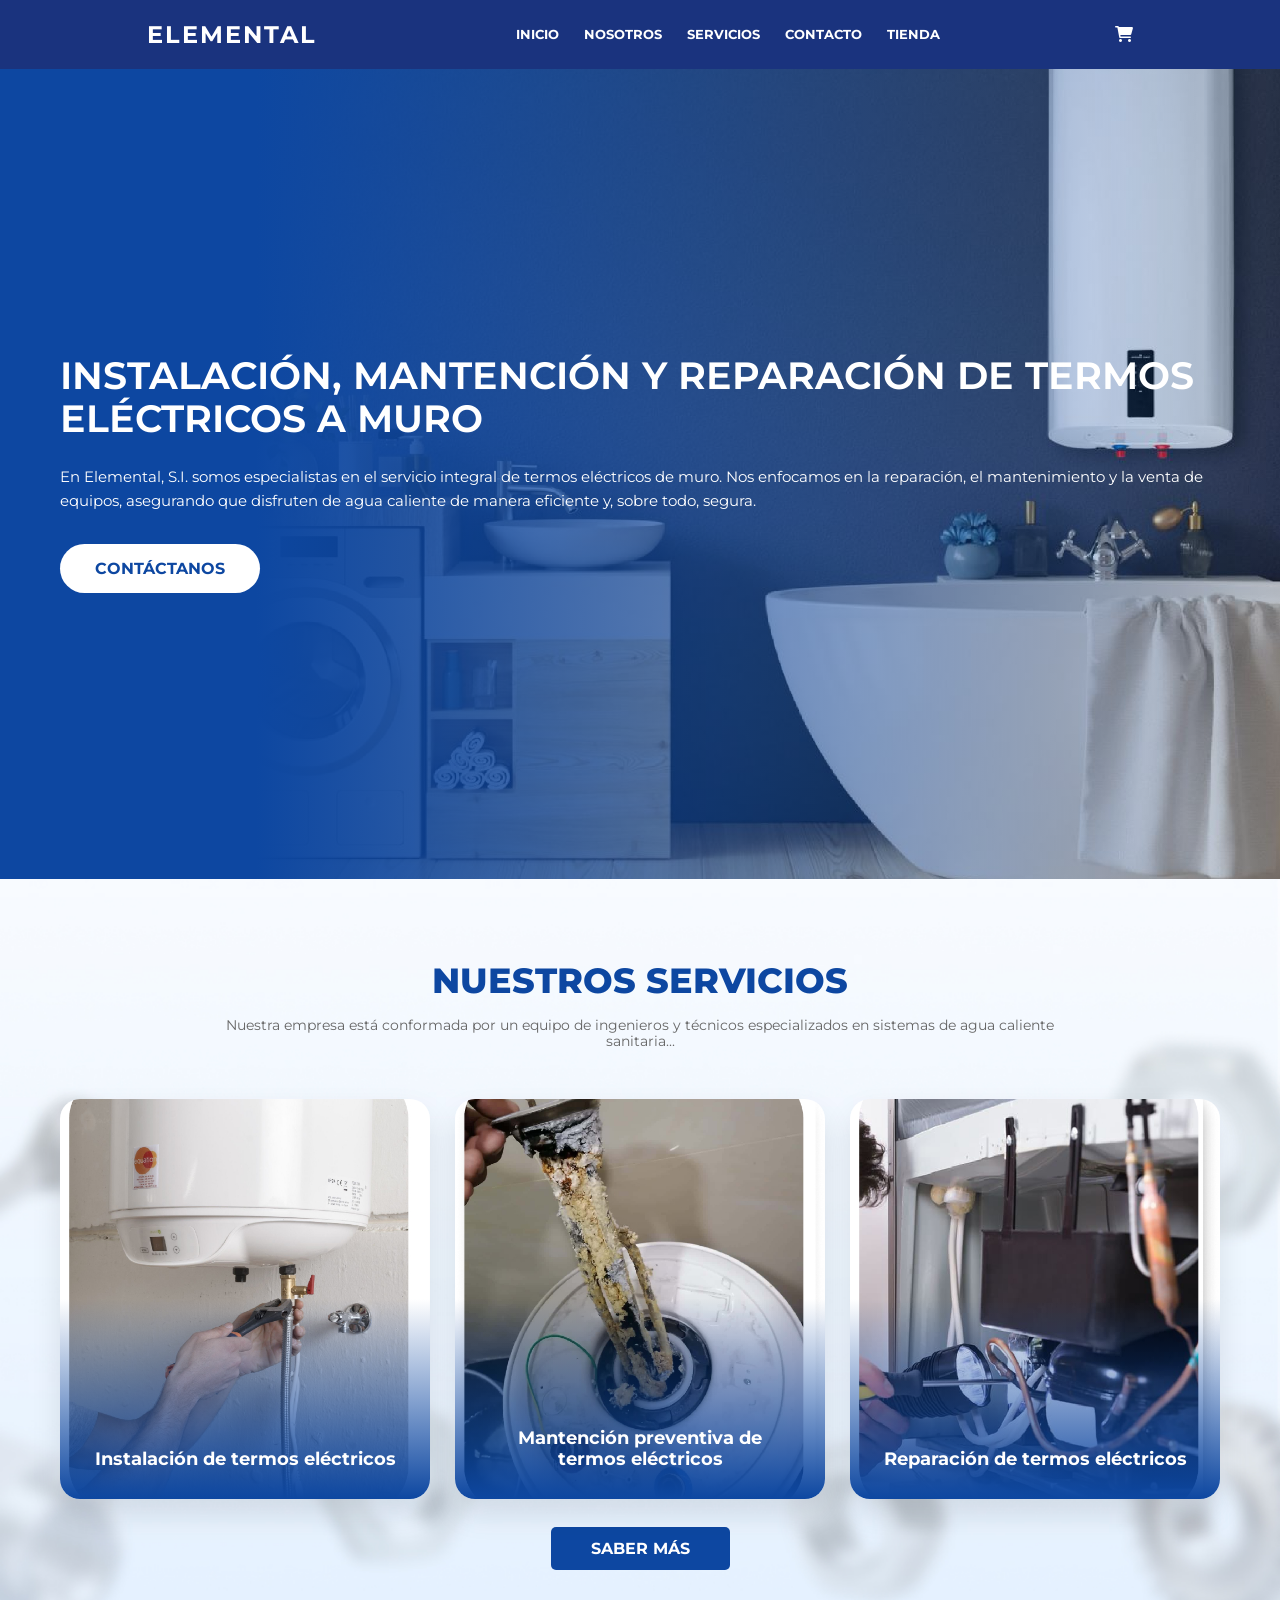
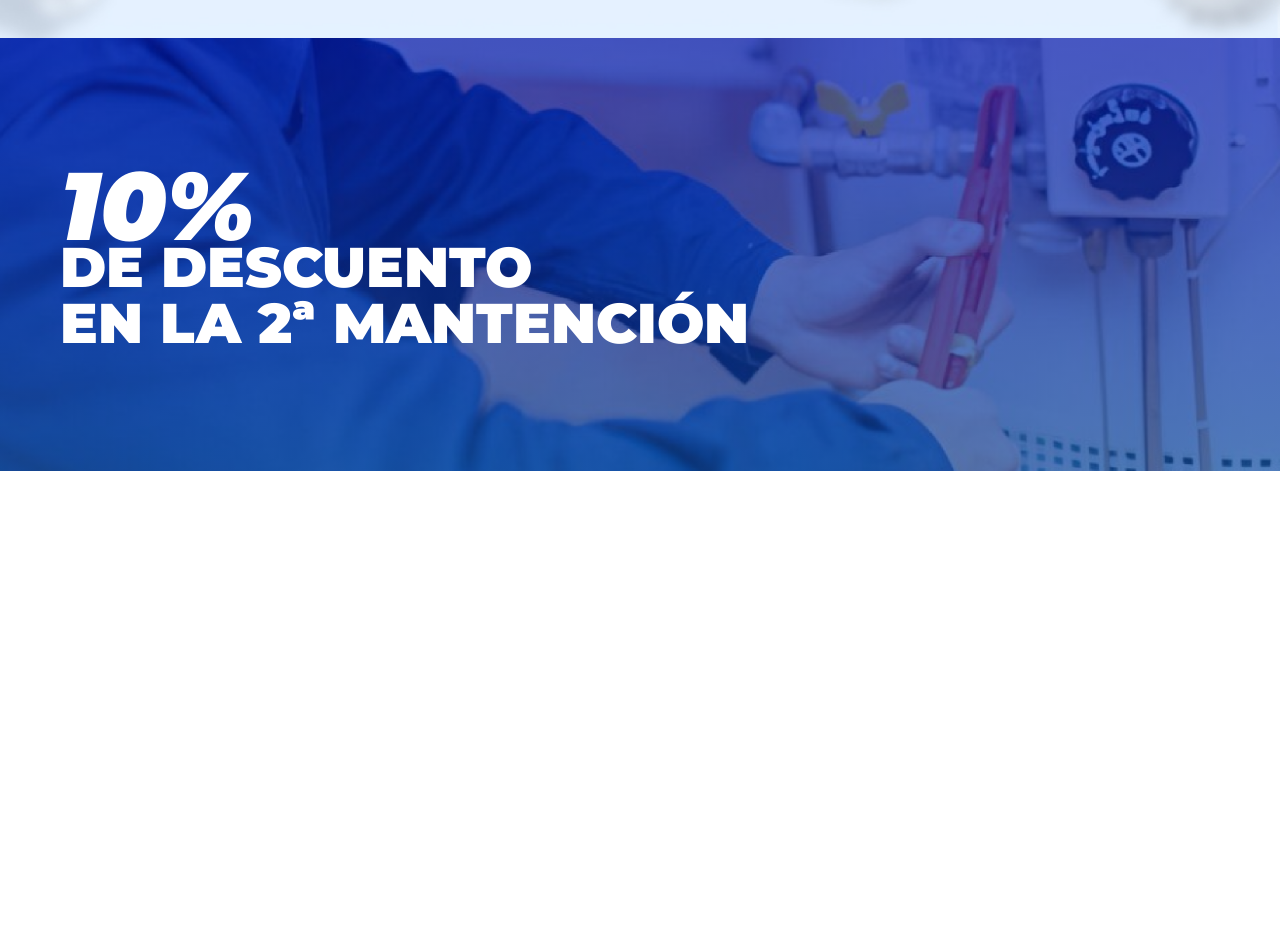
==== index.html @ 989976f7 "Initial commit: add Elemental website files Co-Authored-By: Claude Sonnet 4.6 <noreply@anthropic.com" ====
<!DOCTYPE html>
<html lang="es">
<head>
    <meta charset="UTF-8">
    <meta name="viewport" content="width=device-width, initial-scale=1.0">
    <title>Elemental - Servicios de Termos Eléctricos</title>
    <link rel="stylesheet" href="style.css">
    <link href="https://fonts.googleapis.com/css2?family=Montserrat:wght@400;700;900&display=swap" rel="stylesheet">
    <link rel="stylesheet" href="https://cdnjs.cloudflare.com/ajax/libs/font-awesome/6.0.0/css/all.min.css">
</head>
<body>

    <!-- Header -->
    <!-- Header en index.html -->
<header class="navbar">
    <div class="container nav-content">
        <div class="logo">
            <strong style="font-size: 1.5rem; letter-spacing: 2px;">ELEMENTAL</strong>
        </div>
        <nav>
            <ul>
                <!-- Enlaces actualizados -->
                <li><a href="index.html">Inicio</a></li>
                <li><a href="nosotros.html">Nosotros</a></li>
                <li><a href="#">Servicios</a></li>
                <li><a href="#">Contacto</a></li>
                <li><a href="#">Tienda</a></li>
            </ul>
        </nav>
        <div class="cart-icon">
            <i class="fas fa-shopping-cart"></i>
        </div>
    </div>
</header>

    <!-- Hero Section -->
    <section class="hero">
        <div class="container hero-content">
            <h1>INSTALACIÓN, MANTENCIÓN Y REPARACIÓN DE TERMOS <br> ELÉCTRICOS A MURO</h1>
            <p>En Elemental, S.I. somos especialistas en el servicio integral de termos eléctricos de muro. Nos enfocamos en la reparación, el mantenimiento y la venta de equipos, asegurando que disfruten de agua caliente de manera eficiente y, sobre todo, segura.</p>
            <a href="#" class="btn-white">CONTÁCTANOS</a>
        </div>
    </section>

    <!-- Servicios -->
    <section class="services">
        <div class="container">
            <h2 class="section-title">NUESTROS SERVICIOS</h2>
            <p class="section-subtitle">Nuestra empresa está conformada por un equipo de ingenieros y técnicos especializados en sistemas de agua caliente sanitaria...</p>
            
            <div class="services-grid">
                <div class="service-card">
                    <img src="img/servicio-1.jpg" alt="Instalación">
                    <div class="card-overlay">
                        <h3>Instalación de termos eléctricos</h3>
                    </div>
                </div>
                <div class="service-card">
                    <img src="img/servicio-2.jpg" alt="Mantención">
                    <div class="card-overlay">
                        <h3>Mantención preventiva de termos eléctricos</h3>
                    </div>
                </div>
                <div class="service-card">
                    <img src="img/servicio-3.jpg" alt="Reparación">
                    <div class="card-overlay">
                        <h3>Reparación de termos eléctricos</h3>
                    </div>
                </div>
            </div>
            <a href="#" class="btn-blue">SABER MÁS</a>
        </div>
    </section>

    <!-- Promo 10% -->
    <section class="promo">
        <div class="container promo-content">
            <h2><span>10%</span></h2>
            <h2>DE DESCUENTO <br> EN LA 2ª MANTENCIÓN</h2>
        </div>
    </section>
    
    <!-- Por qué elegirnos -->
    <section class="why-us">
        <div class="container">
            <h2 class="section-title white">¿POR QUÉ ELEGIRNOS?</h2>
            <p class="section-subtitle white">Elegir un servicio integral ofrece la tranquilidad de obtener el equipo adecuado...</p>
            
            <div class="why-grid">
                <div class="why-item">
                    <i class="fas fa-tools"></i>
                    <p>Asesoría Experta para la <br> Durabilidad y Eficiencia</p>
                </div>
                <div class="why-item">
                    <i class="fas fa-shield-alt"></i>
                    <p>Instalación Segura <br> y Legal</p>
                </div>
                <div class="why-item">
                    <i class="fas fa-bolt"></i>
                    <p>Máximo Rendimiento con <br> Menor Consumo Eléctrico.</p>
                </div>
            </div>
        </div>
    </section>

</body>
</html>
---- style.css ----
* { margin: 0; padding: 0; box-sizing: border-box; }
body { font-family: 'Montserrat', sans-serif; color: #333; overflow-x: hidden; }
.container { max-width: 1200px; margin: 0 auto; padding: 0 20px; }

/* Header */
.navbar { background-color: #1a337e; color: white; padding: 20px 0; }
.nav-content { display: flex; justify-content: space-around; align-items: center; }
.navbar ul { display: flex; list-style: none; }
.navbar ul li { margin-left: 25px; font-size: 0.8rem; font-weight: bold; text-transform: uppercase; }
.navbar a { text-decoration: none; color: white; }

/* Hero Section */
.hero {
    height: 90vh;
    background: linear-gradient(to right, #0d47a1 20%, transparent 110%), url('img/hero-bg.jpg');
    background-size: cover;
    background-position: center;
    display: flex;
    align-items: center;
    color: white;
}
.hero-content { max-width: 650px; }
.hero h1 { font-size: 2.4rem; font-weight: 650; line-height: 1.1; margin-bottom: 25px; }
.hero p { font-size: 0.95rem; margin-bottom: 30px; line-height: 1.6; }
.btn-white { background: white; color: #0d47a1; padding: 15px 35px; border-radius: 50px; font-weight: bold; text-decoration: none; display: inline-block; transition: 0.3s; }

/* Services */
.services { 
    background:url('img/Frame\ 1\ \(1\)\ 1.jpg');
     background-size: cover;
    padding: 80px 0; text-align: center; background-color: #f9fbfd; }
.section-title { font-size: 2.2rem; color: #0d47a1; font-weight: 800; margin-bottom: 15px; }
.section-subtitle { max-width: 850px; margin: 0 auto 50px; font-size: 0.85rem; color: #666; }
.services-grid { display: grid; grid-template-columns: repeat(3, 1fr); gap: 25px; margin-bottom: 40px; }

.service-card {
    position: relative;
    border-radius: 20px;
    overflow: hidden;
    height: 400px;
    box-shadow: 0 15px 30px rgba(0,0,0,0.1);
}
.service-card img { width: 100%; height: 100%; object-fit: cover; }
.card-overlay {
    position: absolute;
    bottom: 0; left: 0; width: 100%; height: 50%;
    background: linear-gradient(transparent, #0d47a1);
    display: flex; align-items: flex-end; justify-content: center;
    padding: 30px; color: white;
}
.card-overlay h3 { font-size: 1.1rem; font-weight: 700; }
.btn-blue { background: #0d47a1; color: white; padding: 12px 40px; border-radius: 5px; font-weight: bold; text-decoration: none; }

/* Promo Section */
.promo {
    padding: 120px 0;
    background: linear-gradient(rgba(0, 23, 176, 0.7), rgba(13, 71, 161, 0.7)), url('img/promo-bg.jpg');
    background-size: cover;
    background-position: center;
    color: white;
    text-align: justify;
}
.promo h2 { font-size: 3.5rem; font-weight: 900; line-height: 1; }
.promo h2 span { font-size: 6rem; font-style: italic; display: block; margin-bottom: -15px; }

/* Why Us */
.why-us {
    padding: 100px 0;
    /* Esto crea el degradado: azul sólido arriba y se va aclarando hacia abajo */
    background: linear-gradient(
        to bottom, 
        rgb(0, 39, 90) 0%,      /* Azul oscuro sólido arriba */
        rgba(0, 46, 106, 0.99) 70%,   /* Se vuelve un poco transparente */
        rgba(5, 25, 55, 0.4) 100%   /* Casi transparente al final */
    ), 
    url('img/fondoabajo.jpg');      /* Tu imagen de fondo */
    
    background-size: cover;
    background-position: center;
    background-attachment: fixed; /* Esto da un efecto de movimiento suave al hacer scroll */
    color: white;
    text-align: center;
}
.white { color: white !important; }
.why-grid { display: grid; grid-template-columns: repeat(3, 1fr); gap: 40px; margin-top: 60px; }
.why-item i { font-size: 3.5rem; margin-bottom: 25px; display: block; }
.why-item p { font-weight: 600; font-size: 0.9rem; line-height: 1.4; }

/* Responsivo */
@media (max-width: 900px) {
    .services-grid, .why-grid { grid-template-columns: 1fr; }
    .hero h1 { font-size: 2.2rem; }
    .hero { background: #0d47a1; text-align: center; }
}
* {
    margin: 0;
    padding: 0;
    box-sizing: border-box;
    font-family: 'Montserrat', sans-serif;
}

.container {
    max-width: 1200px;
    margin: 0 auto;
    padding: 0 20px;
}

/* =========================================
   ESTILOS ESPECÍFICOS PARA PÁGINA NOSOTROS
   ========================================= */

/* Sección Superior Nosotros */
.n-hero {
    background: url('img/tecnico-boiler.jpg') no-repeat left center;
    background-size: cover;
    height: 550px;
    position: relative;
}

.n-hero-overlay {
    background: linear-gradient(to right, rgba(0, 41, 122, 0) 10%, rgba(0, 41, 122, 0.85) 50%, rgba(0, 41, 122, 0.98) 100%);
    width: 100%;
    height: 100%;
    display: flex;
    align-items: center;
}

.n-hero-flex {
    display: flex;
    justify-content: flex-end;
}

.n-hero-text {
    max-width: 650px;
    color: white;
    text-align: right;
}

.n-hero-text h1 {
    font-size: 3.5rem;
    font-weight: 800;
    margin-bottom: 25px;
    letter-spacing: 1px;
}

.n-hero-text p {
    font-size: 0.95rem;
    margin-bottom: 20px;
    line-height: 1.6;
}

/* Sección Lo que nos define */
.n-define {
    padding: 100px 0;
    text-align: center;
    background-color: #ffffff;
}

.n-titulo-azul {
    color: #00338d;
    font-size: 2.8rem;
    font-weight: 800;
    margin-bottom: 20px;
}

.n-subtitulo-gris {
    max-width: 900px;
    margin: 0 auto 60px;
    color: #555;
    font-size: 0.9rem;
}

.n-grid-iconos {
    display: grid;
    grid-template-columns: repeat(3, 1fr);
    gap: 40px;
}

.n-circulo {
    width: 80px;
    height: 80px;
    background: #2e4ea8;
    color: white;
    border-radius: 50%;
    display: flex;
    align-items: center;
    justify-content: center;
    margin: 0 auto 20px;
    font-size: 2rem;
    box-shadow: 0 10px 20px rgba(46, 78, 168, 0.3);
}

.n-item h3 {
    color: #00338d;
    margin-bottom: 10px;
    font-weight: 700;
}

/* Sección Nuestros Valores */
.n-valores {
    background: url('img/tecnico-lentes.jpg') no-repeat center center;
    background-size: cover;
    position: relative;
}

.n-valores-overlay {
    background: linear-gradient(to bottom, rgba(0, 51, 141, 0.85), rgba(0, 31, 87, 0.98));
    padding: 100px 0;
    color: white;
    text-align: center;
}

.n-titulo-blanco {
    font-size: 3rem;
    font-weight: 800;
    margin-bottom: 30px;
}

.n-subtitulo-blanco {
    max-width: 800px;
    margin: 0 auto 60px;
    font-size: 1rem;
}

.n-grid-valores {
    display: grid;
    grid-template-columns: repeat(3, 1fr);
    gap: 40px;
}

.n-valor-box h3 {
    font-size: 1.6rem;
    margin-bottom: 15px;
    font-weight: 700;
}

.n-valor-box p {
    font-size: 0.9rem;
    opacity: 0.9;
}

/* Responsivo */
@media (max-width: 900px) {
    .n-hero-flex { justify-content: center; }
    .n-hero-text { text-align: center; }
    .n-grid-iconos, .n-grid-valores { grid-template-columns: 1fr; }
    .n-hero-text h1 { font-size: 2.5rem; }
}
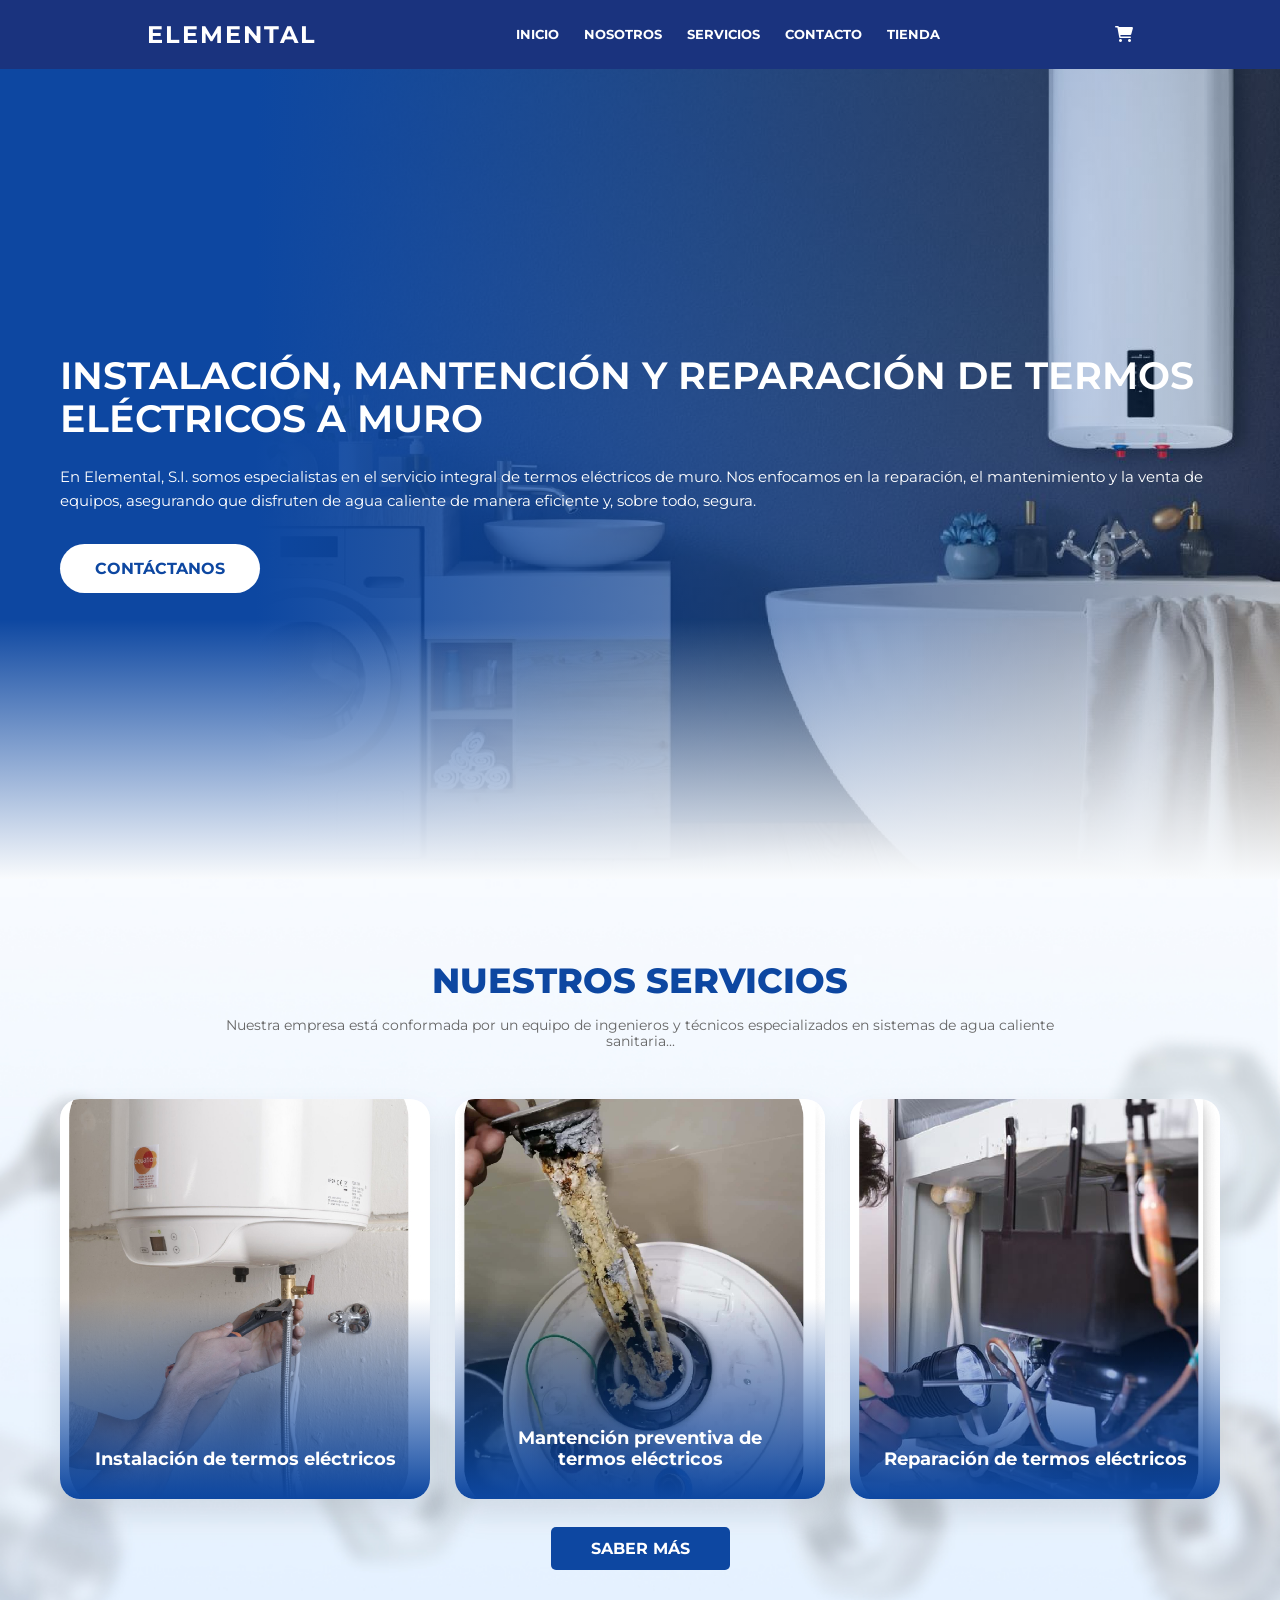
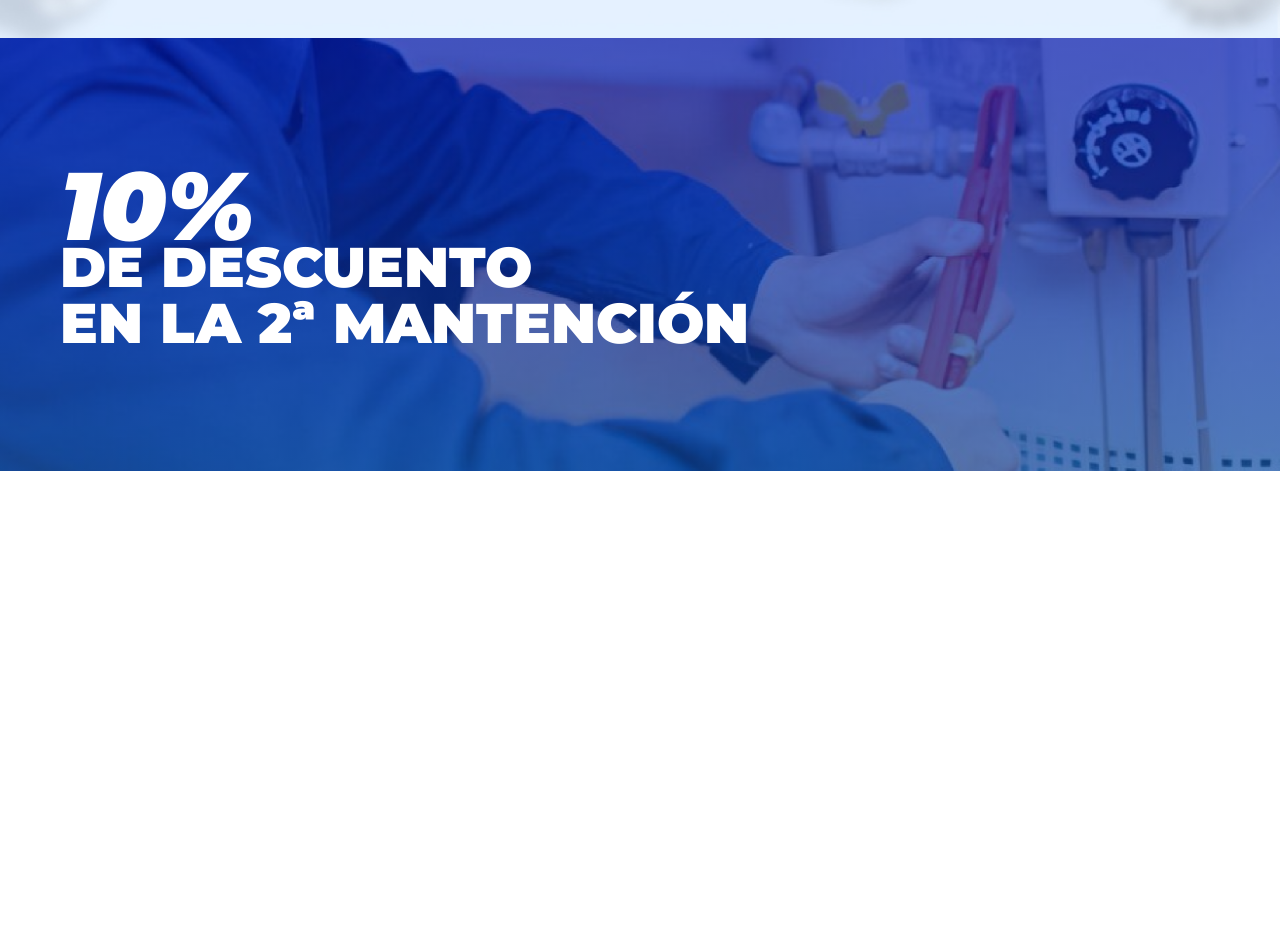
==== commit 852f7624: "Add smooth scroll reveal animations and hero gradient transitions - Apple-style fade+slide up reveal" ====
--- a/index.html
+++ b/index.html
@@ -45,9 +45,9 @@
     <!-- Servicios -->
     <section class="services">
         <div class="container">
-            <h2 class="section-title">NUESTROS SERVICIOS</h2>
-            <p class="section-subtitle">Nuestra empresa está conformada por un equipo de ingenieros y técnicos especializados en sistemas de agua caliente sanitaria...</p>
-            
+            <h2 class="section-title reveal">NUESTROS SERVICIOS</h2>
+            <p class="section-subtitle reveal">Nuestra empresa está conformada por un equipo de ingenieros y técnicos especializados en sistemas de agua caliente sanitaria...</p>
+
             <div class="services-grid">
                 <div class="service-card">
                     <img src="img/servicio-1.jpg" alt="Instalación">
@@ -68,24 +68,24 @@
                     </div>
                 </div>
             </div>
-            <a href="#" class="btn-blue">SABER MÁS</a>
+            <a href="#" class="btn-blue reveal">SABER MÁS</a>
         </div>
     </section>
 
     <!-- Promo 10% -->
     <section class="promo">
         <div class="container promo-content">
-            <h2><span>10%</span></h2>
-            <h2>DE DESCUENTO <br> EN LA 2ª MANTENCIÓN</h2>
+            <h2 class="reveal"><span>10%</span></h2>
+            <h2 class="reveal">DE DESCUENTO <br> EN LA 2ª MANTENCIÓN</h2>
         </div>
     </section>
-    
+
     <!-- Por qué elegirnos -->
     <section class="why-us">
         <div class="container">
-            <h2 class="section-title white">¿POR QUÉ ELEGIRNOS?</h2>
-            <p class="section-subtitle white">Elegir un servicio integral ofrece la tranquilidad de obtener el equipo adecuado...</p>
-            
+            <h2 class="section-title white reveal">¿POR QUÉ ELEGIRNOS?</h2>
+            <p class="section-subtitle white reveal">Elegir un servicio integral ofrece la tranquilidad de obtener el equipo adecuado...</p>
+
             <div class="why-grid">
                 <div class="why-item">
                     <i class="fas fa-tools"></i>
@@ -103,5 +103,26 @@
         </div>
     </section>
 
+    <script>
+        const io = new IntersectionObserver(entries => {
+            entries.forEach(e => {
+                if (e.isIntersecting) {
+                    e.target.classList.add('visible');
+                    io.unobserve(e.target);
+                }
+            });
+        }, { threshold: 0.12, rootMargin: '0px 0px -40px 0px' });
+
+        // Elementos con clase reveal manual
+        document.querySelectorAll('.reveal').forEach(el => io.observe(el));
+
+        // Stagger automático en grids
+        document.querySelectorAll('.services-grid > *, .why-grid > *').forEach(el => {
+            const idx = Array.from(el.parentElement.children).indexOf(el);
+            el.classList.add('reveal');
+            el.style.transitionDelay = `${idx * 0.13}s`;
+            io.observe(el);
+        });
+    </script>
 </body>
 </html>
--- a/style.css
+++ b/style.css
@@ -18,6 +18,19 @@
     display: flex;
     align-items: center;
     color: white;
+    position: relative;
+}
+.hero::after {
+    content: '';
+    position: absolute;
+    bottom: 0; left: 0; right: 0;
+    height: 260px;
+    background: linear-gradient(to bottom, transparent, #f9fbfd);
+    pointer-events: none;
+}
+.hero-content {
+    position: relative;
+    z-index: 1;
 }
 .hero-content { max-width: 650px; }
 .hero h1 { font-size: 2.4rem; font-weight: 650; line-height: 1.1; margin-bottom: 25px; }
@@ -92,6 +105,21 @@
     .hero h1 { font-size: 2.2rem; }
     .hero { background: #0d47a1; text-align: center; }
 }
+
+/* =========================================
+   SCROLL REVEAL ANIMATIONS
+   ========================================= */
+.reveal {
+    opacity: 0;
+    transform: translateY(38px);
+    transition: opacity 0.9s cubic-bezier(0.16, 1, 0.3, 1),
+                transform 0.9s cubic-bezier(0.16, 1, 0.3, 1);
+    will-change: opacity, transform;
+}
+.reveal.visible {
+    opacity: 1;
+    transform: translateY(0);
+}
 * {
     margin: 0;
     padding: 0;
@@ -115,6 +143,15 @@
     background-size: cover;
     height: 550px;
     position: relative;
+}
+.n-hero::after {
+    content: '';
+    position: absolute;
+    bottom: 0; left: 0; right: 0;
+    height: 220px;
+    background: linear-gradient(to bottom, transparent, #ffffff);
+    pointer-events: none;
+    z-index: 1;
 }
 
 .n-hero-overlay {
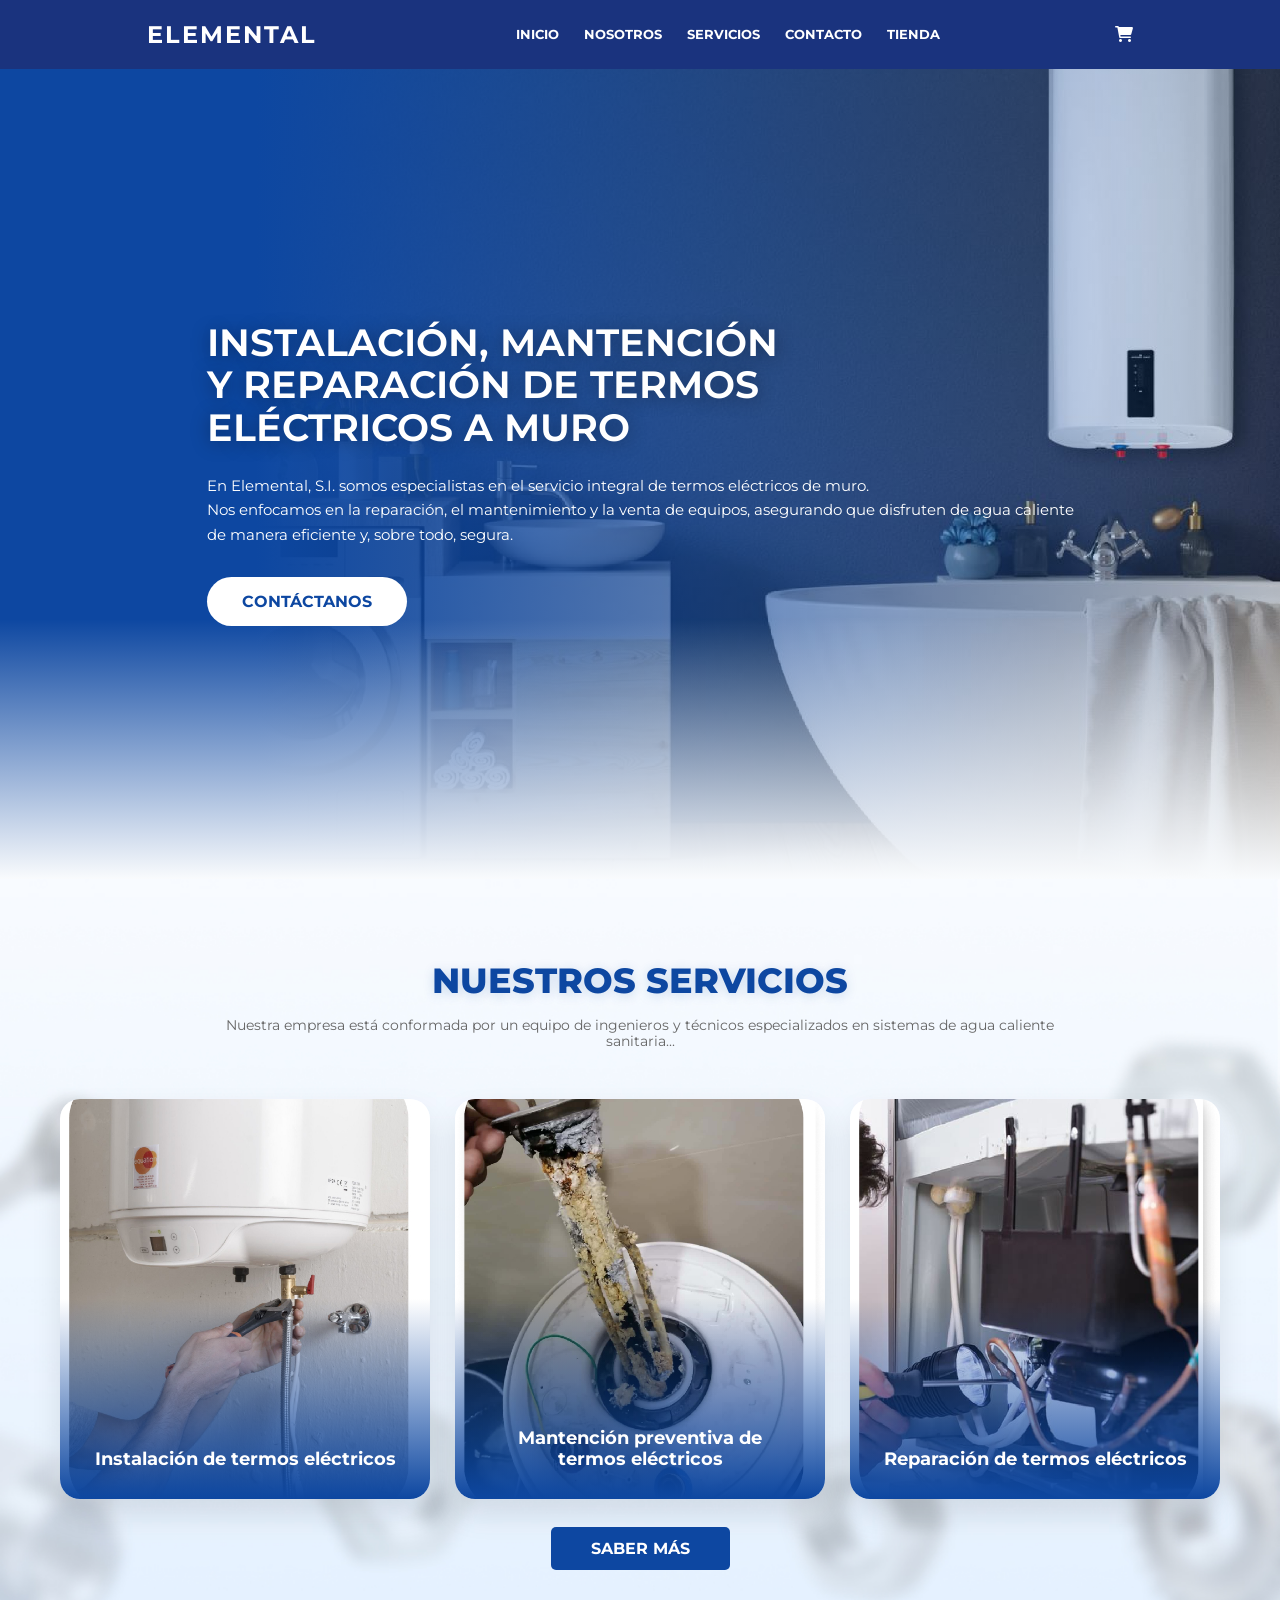
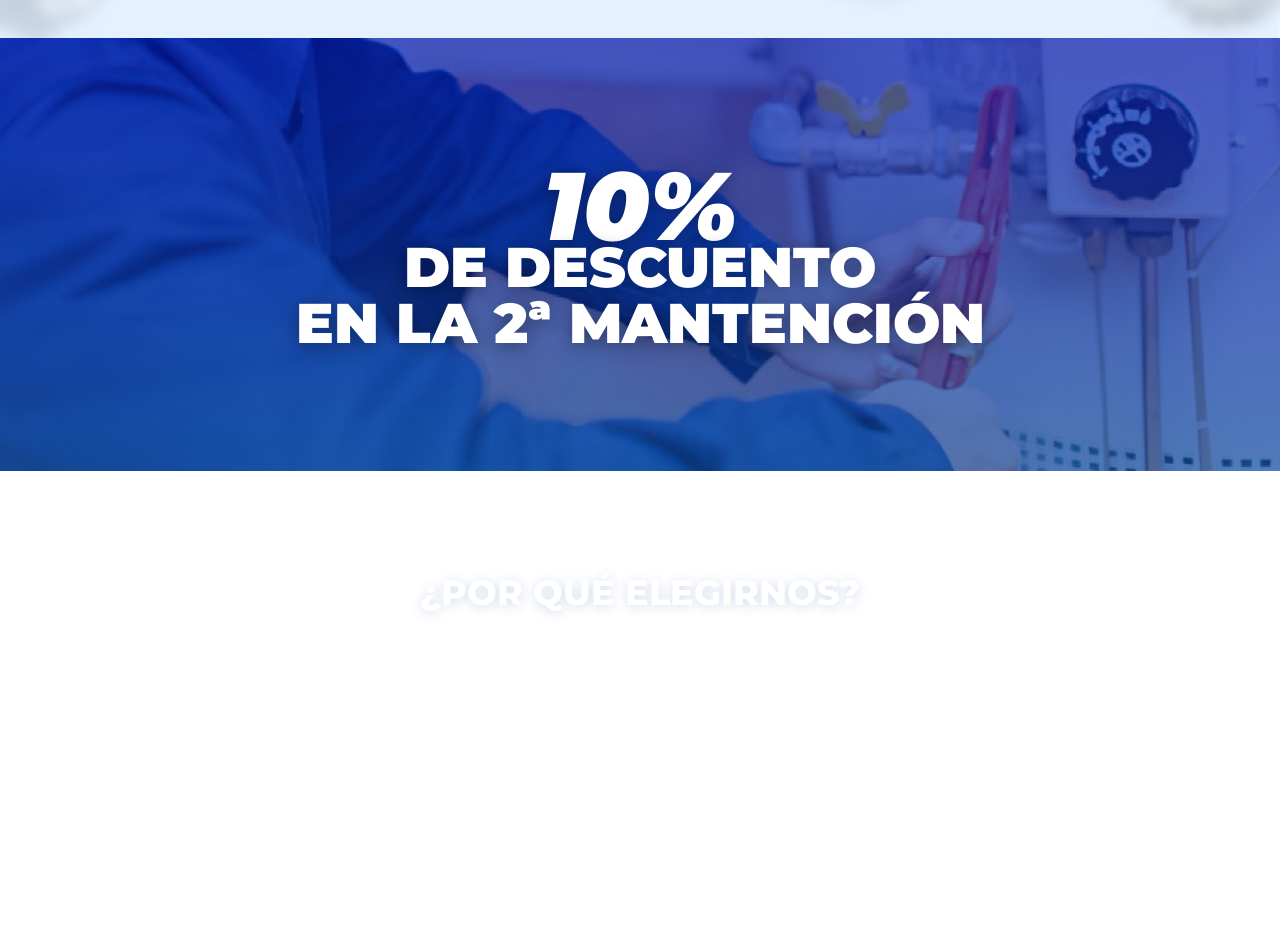
==== commit 570a95a3: "Adjust line breaks in hero section heading and paragraph Co-Authored-By: Claude Sonnet 4.6 <noreply@" ====
--- a/index.html
+++ b/index.html
@@ -36,8 +36,8 @@
     <!-- Hero Section -->
     <section class="hero">
         <div class="container hero-content">
-            <h1>INSTALACIÓN, MANTENCIÓN Y REPARACIÓN DE TERMOS <br> ELÉCTRICOS A MURO</h1>
-            <p>En Elemental, S.I. somos especialistas en el servicio integral de termos eléctricos de muro. Nos enfocamos en la reparación, el mantenimiento y la venta de equipos, asegurando que disfruten de agua caliente de manera eficiente y, sobre todo, segura.</p>
+            <h1>INSTALACIÓN, MANTENCIÓN <br>Y REPARACIÓN DE TERMOS <br> ELÉCTRICOS A MURO</h1>
+            <p>En Elemental, S.I. somos especialistas en el servicio integral de termos eléctricos de muro. <br>Nos enfocamos en la reparación, el mantenimiento y la venta de equipos, asegurando que disfruten de agua caliente <br>de manera eficiente y, sobre todo, segura.</p>
             <a href="#" class="btn-white">CONTÁCTANOS</a>
         </div>
     </section>
--- a/style.css
+++ b/style.css
@@ -33,7 +33,7 @@
     z-index: 1;
 }
 .hero-content { max-width: 650px; }
-.hero h1 { font-size: 2.4rem; font-weight: 650; line-height: 1.1; margin-bottom: 25px; }
+.hero h1 { font-size: 2.4rem; font-weight: 650; line-height: 1.1; margin-bottom: 25px; text-shadow: 0 2px 18px rgba(0,0,0,0.35); }
 .hero p { font-size: 0.95rem; margin-bottom: 30px; line-height: 1.6; }
 .btn-white { background: white; color: #0d47a1; padding: 15px 35px; border-radius: 50px; font-weight: bold; text-decoration: none; display: inline-block; transition: 0.3s; }
 
@@ -42,7 +42,7 @@
     background:url('img/Frame\ 1\ \(1\)\ 1.jpg');
      background-size: cover;
     padding: 80px 0; text-align: center; background-color: #f9fbfd; }
-.section-title { font-size: 2.2rem; color: #0d47a1; font-weight: 800; margin-bottom: 15px; }
+.section-title { font-size: 2.2rem; color: #0d47a1; font-weight: 800; margin-bottom: 15px; text-shadow: 0 2px 12px rgba(13,71,161,0.18); }
 .section-subtitle { max-width: 850px; margin: 0 auto 50px; font-size: 0.85rem; color: #666; }
 .services-grid { display: grid; grid-template-columns: repeat(3, 1fr); gap: 25px; margin-bottom: 40px; }
 
@@ -71,9 +71,9 @@
     background-size: cover;
     background-position: center;
     color: white;
-    text-align: justify;
-}
-.promo h2 { font-size: 3.5rem; font-weight: 900; line-height: 1; }
+    text-align: center;
+}
+.promo h2 { font-size: 3.5rem; font-weight: 900; line-height: 1; text-shadow: 0 3px 20px rgba(0,0,0,0.4); }
 .promo h2 span { font-size: 6rem; font-style: italic; display: block; margin-bottom: -15px; }
 
 /* Why Us */
@@ -198,6 +198,7 @@
     font-size: 2.8rem;
     font-weight: 800;
     margin-bottom: 20px;
+    text-shadow: 0 2px 12px rgba(0,51,141,0.18);
 }
 
 .n-subtitulo-gris {
@@ -251,6 +252,7 @@
     font-size: 3rem;
     font-weight: 800;
     margin-bottom: 30px;
+    text-shadow: 0 3px 20px rgba(0,0,0,0.4);
 }
 
 .n-subtitulo-blanco {
